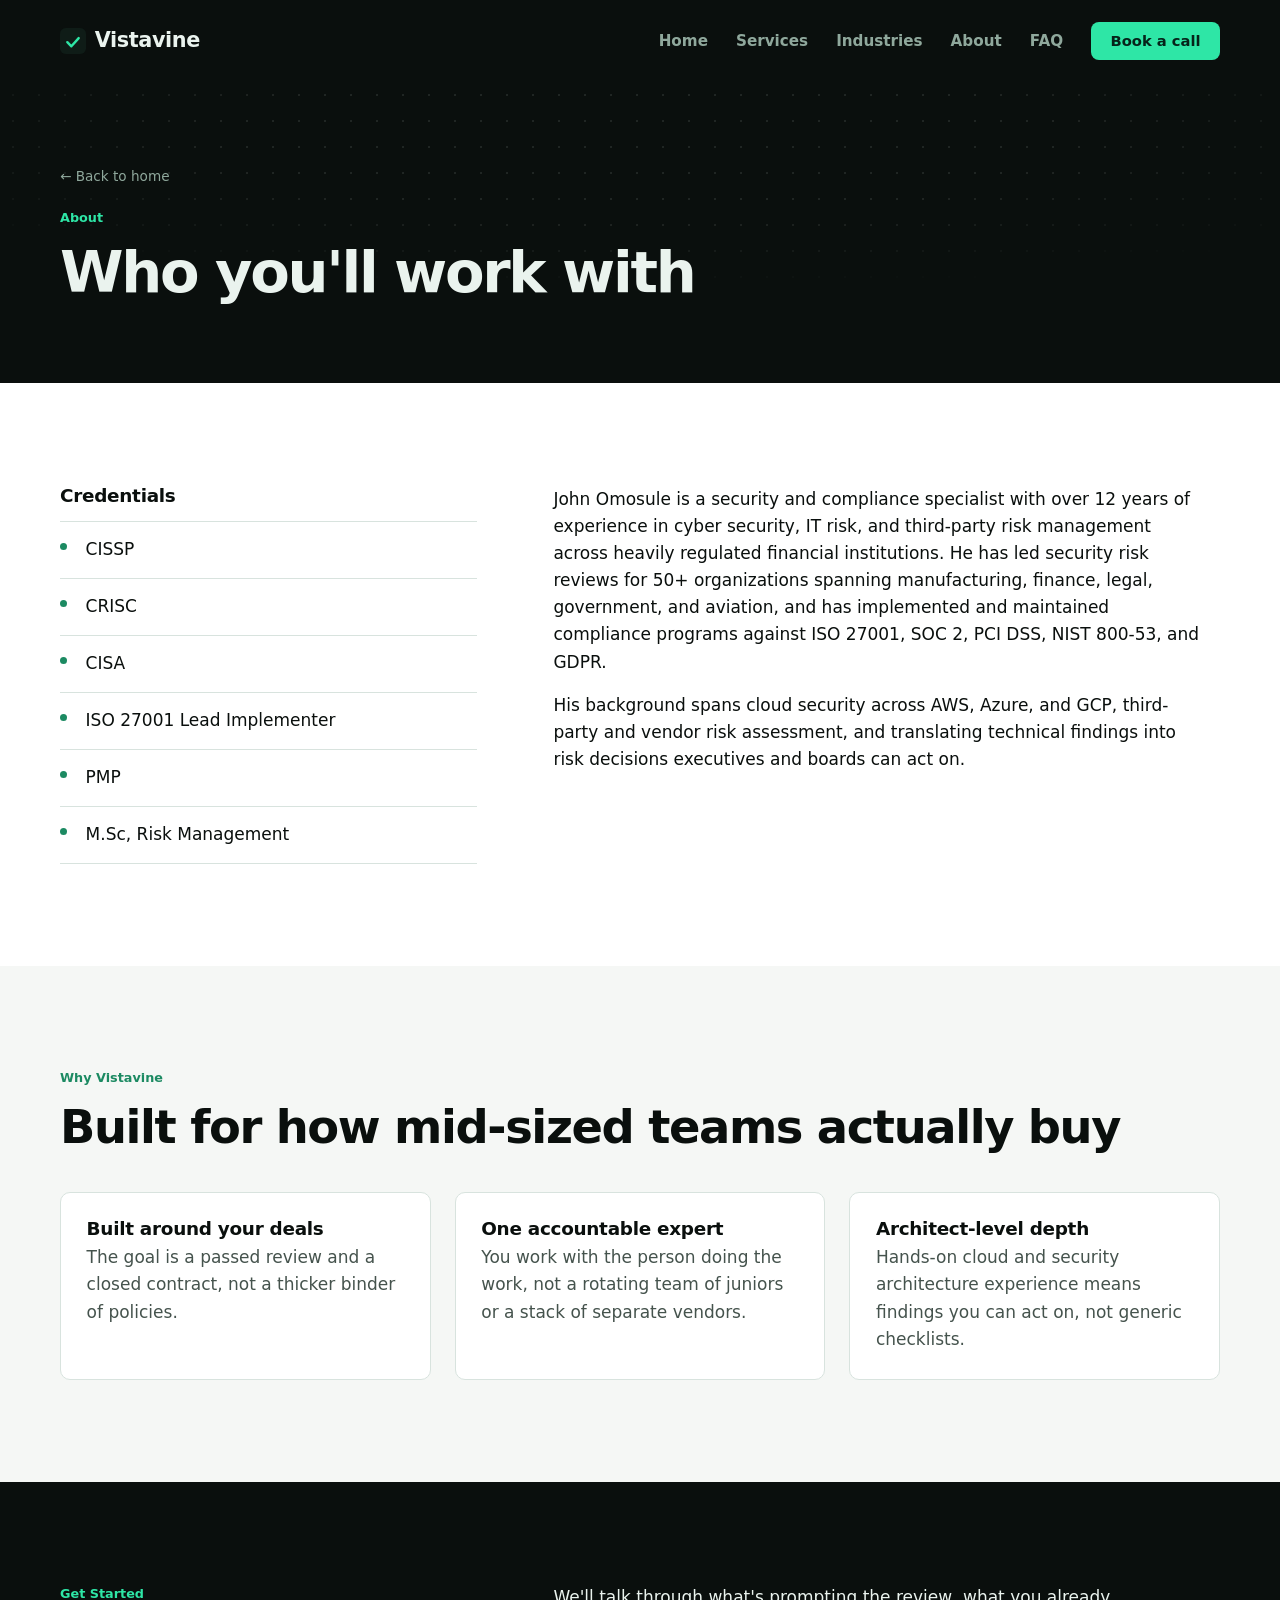
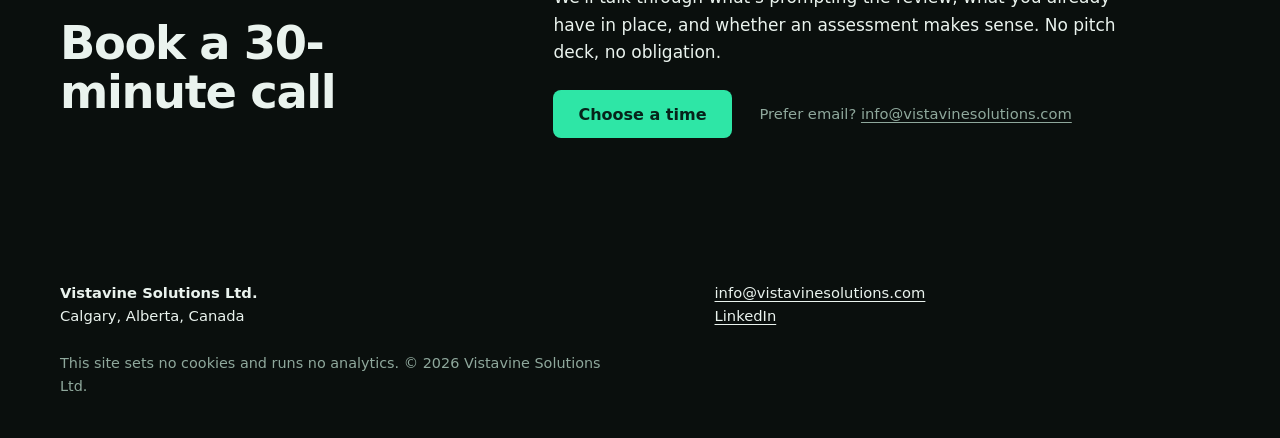
==== about.html @ 81c77b97 "Add website files" ====
<!DOCTYPE html>
<html lang="en">
<head>
<meta charset="utf-8">
<meta name="viewport" content="width=device-width, initial-scale=1">
<title>About | Vistavine Security &amp; Compliance Advisory</title>
<meta name="description" content="John Omosule is a security and compliance specialist with 12+ years across regulated financial institutions, holding CISSP, CRISC, CISA, and ISO 27001 Lead Implementer credentials.">
<meta name="theme-color" content="#0A0F0D">
<meta property="og:type" content="website">
<meta property="og:title" content="About | Vistavine Security &amp; Compliance Advisory">
<meta property="og:description" content="John Omosule is a security and compliance specialist with 12+ years across regulated financial institutions, holding CISSP, CRISC, CISA, and ISO 27001 Lead Implementer credentials.">
<link rel="icon" href="data:image/svg+xml,%3Csvg xmlns='http://www.w3.org/2000/svg' viewBox='0 0 32 32'%3E%3Crect width='32' height='32' rx='7' fill='%230A0F0D'/%3E%3Cpath d='M9 17.5l5 5 9-10' fill='none' stroke='%232EE6A6' stroke-width='3' stroke-linecap='round' stroke-linejoin='round'/%3E%3C/svg%3E">
<style>
:root{
  color-scheme: light;
  --ink:#0A0F0D;
  --paper:#F5F7F5;
  --paper2:#FFFFFF;
  --dark:#0A0F0D;
  --dark2:#0F1C17;
  --dark3:#15241F;
  --on-dark:#EAF3EE;
  --on-dark-muted:#8FA89C;
  --text2:#45534D;
  --line:#D8E3DE;
  --line-dark:rgba(234,243,238,.14);
  --mint:#2EE6A6;
  --mint-ink:#06231A;
  --gold:#E2A72E;
  --sans:-apple-system,"SF Pro Display",system-ui,"Segoe UI",Roboto,"Helvetica Neue",Arial,sans-serif;
  --radius:10px;
}
*,*::before,*::after{box-sizing:border-box}
html{scroll-padding-top:1rem}
@media (prefers-reduced-motion:no-preference){html{scroll-behavior:smooth}}
body{margin:0;background:var(--paper);color:var(--ink);font:1.0625rem/1.6 var(--sans);-webkit-font-smoothing:antialiased}
h1,h2,h3{font-family:var(--sans);font-weight:800;letter-spacing:-.03em;margin:0;line-height:1.05}
h1{font-size:clamp(2.6rem,1.5rem + 5vw,5rem);letter-spacing:-.04em}
h2{font-size:clamp(1.9rem,1.4rem + 2vw,2.9rem);margin-bottom:1rem}
h3{font-size:1.15rem;font-weight:750;margin:0 0 .4rem;letter-spacing:-.015em}
p{margin:0 0 1rem;max-width:60ch}
a{color:inherit;text-underline-offset:.2em}
:focus-visible{outline:3px solid var(--gold);outline-offset:3px;border-radius:2px}
.on-dark :focus-visible{outline-color:var(--mint)}
.wrap{width:min(1160px,100% - 2.5rem);margin-inline:auto}
.section{padding-block:clamp(4rem,8vw,7.5rem)}
.muted{color:var(--text2)}
.eyebrow{font-size:.8rem;font-weight:700;color:var(--mint);margin:0 0 .9rem}
.on-dark .eyebrow{color:var(--mint)}
.paper .eyebrow, .light .eyebrow{color:#1C8A62}
.todo{background:#FFF1C2;color:var(--ink);outline:1px dashed #B58400;padding:0 .25em;border-radius:2px}

.skip{position:absolute;left:-999px;top:0;background:var(--ink);color:var(--on-dark);padding:.75rem 1rem;z-index:10}
.skip:focus{left:0}

/* Buttons */
.btn{display:inline-flex;align-items:center;gap:.5rem;padding:.85rem 1.5rem;border-radius:8px;font-weight:700;font-size:1rem;text-decoration:none;border:1.5px solid transparent;line-height:1.2}
.btn-mint{background:var(--mint);color:var(--mint-ink)}
.btn-mint:hover{background:#4DF0B8}
.btn-outline-dark{border-color:rgba(234,243,238,.35);color:var(--on-dark)}
.btn-outline-dark:hover{border-color:var(--mint);color:var(--mint)}
.btn-outline-light{border-color:var(--ink);color:var(--ink)}
.btn-outline-light:hover{background:var(--ink);color:var(--on-dark)}

/* Dark / light surface base */
.on-dark{background:var(--dark);color:var(--on-dark)}
.on-dark .muted{color:var(--on-dark-muted)}
.light{background:var(--paper)}
.paper2bg{background:var(--paper2)}

/* Dot grid backdrop */
.dotgrid{position:absolute;inset:0;background-image:radial-gradient(rgba(234,243,238,.1) 1px, transparent 1px);background-size:26px 26px;mask-image:radial-gradient(ellipse 80% 60% at 50% 20%, #000 40%, transparent 85%);pointer-events:none}

/* Header */
.site-header{position:relative;z-index:5;padding-block:1.35rem;background:var(--dark)}
.site-header .wrap{display:flex;align-items:center;justify-content:space-between;gap:1.5rem}
.brand{display:flex;align-items:center;gap:.55rem;text-decoration:none;font-weight:800;font-size:1.3rem;letter-spacing:-.02em;color:var(--on-dark)}
.brand svg{width:26px;height:26px;flex:none}
.nav{display:flex;align-items:center;gap:1.75rem;font-size:.95rem}
.nav a:not(.btn){text-decoration:none;color:var(--on-dark-muted);font-weight:600}
.nav a:not(.btn):hover{color:var(--on-dark)}
.nav .btn{padding:.6rem 1.15rem;font-size:.92rem}

/* Hero */
.hero{position:relative;overflow:hidden;padding-top:clamp(2rem,5vw,3.5rem);padding-bottom:clamp(3rem,7vw,5rem)}
.hero-grid{position:relative;z-index:2;display:grid;grid-template-columns:1.1fr 1fr;gap:clamp(2rem,5vw,4rem);align-items:center}
.lede{font-size:clamp(1.1rem,1rem + .4vw,1.3rem);color:var(--on-dark-muted);max-width:50ch;margin:1.5rem 0 0}
.actions{display:flex;flex-wrap:wrap;gap:1rem;margin-top:2.25rem}

/* Scorecard product-moment visual */
.scorecard{position:relative;background:var(--dark2);border:1px solid var(--line-dark);border-radius:16px;padding:1.5rem;box-shadow:0 30px 80px -30px rgba(0,0,0,.6)}
.scorecard-head{display:flex;align-items:center;justify-content:space-between;margin-bottom:1.1rem}
.scorecard-head b{font-size:.95rem;color:var(--on-dark)}
.scorecard-score{display:flex;align-items:baseline;gap:.35rem;font-weight:800;color:var(--mint);font-size:1.1rem}
.scorecard-score small{color:var(--on-dark-muted);font-weight:600;font-size:.72rem}
.score-row{display:flex;align-items:center;gap:.75rem;padding:.65rem 0;border-top:1px solid var(--line-dark)}
.score-row:first-of-type{border-top:none}
.score-row .dot{width:8px;height:8px;border-radius:50%;flex:none}
.score-row .dot.pass{background:var(--mint)}
.score-row .dot.partial{background:var(--gold)}
.score-row .dot.gap{background:#E2654A}
.score-row span{font-size:.88rem;color:var(--on-dark);flex:1}
.pill{font-size:.72rem;font-weight:700;padding:.2rem .55rem;border-radius:99px;white-space:nowrap}
.pill.pass{background:rgba(46,230,166,.14);color:var(--mint)}
.pill.partial{background:rgba(226,167,46,.16);color:var(--gold)}
.pill.gap{background:rgba(226,101,74,.16);color:#F0907A}

/* Trust / frameworks strip */
.trust-strip{border-top:1px solid var(--line-dark);margin-top:clamp(2.5rem,5vw,4rem);padding-top:1.75rem;position:relative;z-index:2}
.trust-strip p{font-size:.82rem;color:var(--on-dark-muted);margin:0 0 .9rem;font-weight:600}
.badges{display:flex;flex-wrap:wrap;gap:.6rem}
.badge{font-size:.82rem;font-weight:700;color:var(--on-dark-muted);border:1px solid var(--line-dark);border-radius:8px;padding:.5rem .85rem}

/* Triggers (dark continuation) */
.triggers-grid{display:grid;grid-template-columns:.9fr 1.3fr;gap:clamp(2rem,6vw,5rem);align-items:start}
.triggers{list-style:none;margin:0;padding:0}
.triggers li{display:grid;grid-template-columns:1.6rem 1fr;gap:1rem;padding:1.3rem 0;border-top:1px solid var(--line-dark);font-size:clamp(1.1rem,1rem + .4vw,1.3rem);line-height:1.4;font-weight:600}
.triggers li:last-child{border-bottom:1px solid var(--line-dark)}
.triggers .mark{color:var(--mint);font-weight:800}
.after-triggers{margin-top:2rem;max-width:56ch;color:var(--on-dark-muted)}

/* Assessment (light) */
.assessment-grid{display:grid;grid-template-columns:1.05fr 1fr;gap:clamp(2rem,6vw,5rem);margin-top:2.5rem}
.rule{list-style:none;margin:0;padding:0}
.rule li{padding:.9rem 0;border-top:1px solid var(--line);padding-left:1.6rem;position:relative}
.rule li::before{content:"";position:absolute;left:0;top:1.35rem;width:7px;height:7px;border-radius:50%;background:#1C8A62}
.rule li:last-child{border-bottom:1px solid var(--line)}
.weeks{list-style:none;margin:0;padding:0}
.weeks li{display:grid;grid-template-columns:5.5rem 1fr;gap:1rem;padding:1rem 0;border-top:1px solid var(--line)}
.weeks li:last-child{border-bottom:1px solid var(--line)}
.weeks b{color:#1C8A62;font-weight:800}
.notice{margin-top:3rem;padding:1.5rem 1.75rem;background:var(--paper2);border:1px solid var(--line);border-left:4px solid var(--ink);border-radius:0 var(--radius) var(--radius) 0}
.notice p:last-child{margin-bottom:0}
.fee{display:flex;flex-wrap:wrap;align-items:center;gap:1.25rem 2rem;margin-top:2.5rem}
.fee p{margin:0;max-width:52ch}

/* Approach path (dark) */
.path{list-style:none;margin:3rem 0 0;padding:0;display:grid;grid-template-columns:repeat(3,1fr);gap:2rem}
.path li{position:relative;padding-top:2.4rem}
.path li::before{content:"";position:absolute;top:.6rem;left:0;right:-2rem;height:1px;background:var(--line-dark)}
.path li:last-child::before{display:none}
.path .num{position:absolute;top:0;left:0;width:1.9rem;height:1.9rem;border-radius:50%;background:var(--dark2);border:1px solid var(--line-dark);display:flex;align-items:center;justify-content:center;font-size:.8rem;font-weight:800;color:var(--mint)}
.path li:last-child .num{background:var(--mint);color:var(--mint-ink);border-color:var(--mint)}
.path p{color:var(--on-dark-muted);max-width:34ch}

/* Why (light cards) + Services (reuses .pillar) */
.pillars,.services-grid{display:grid;grid-template-columns:repeat(3,1fr);gap:1.5rem;margin-top:2.5rem}
.pillar{background:var(--paper2);border:1px solid var(--line);border-radius:var(--radius);padding:1.6rem}
.pillar p{color:var(--text2);margin:0}

/* Industries (dark cards) */
.industry-grid{display:grid;grid-template-columns:repeat(auto-fit,minmax(220px,1fr));gap:1.25rem;margin-top:2.5rem}
.industry-card{background:var(--dark2);border:1px solid var(--line-dark);border-radius:var(--radius);padding:1.5rem}
.industry-card h3{color:var(--on-dark)}
.industry-card p{color:var(--on-dark-muted);margin:0}

/* About */
.split{display:grid;grid-template-columns:1fr 1.6fr;gap:clamp(2rem,6vw,5rem);align-items:start}

/* FAQ */
.faq{margin-top:2rem;max-width:840px}
.faq details{border-top:1px solid var(--line)}
.faq details:last-child{border-bottom:1px solid var(--line)}
.faq summary{list-style:none;cursor:pointer;padding:1.2rem 2.5rem 1.2rem 0;font-weight:700;position:relative}
.faq summary::-webkit-details-marker{display:none}
.faq summary::after{content:"+";position:absolute;right:.25rem;top:1rem;font-size:1.6rem;line-height:1;color:#1C8A62;font-weight:400}
.faq details[open] summary::after{content:"\2212"}
.faq details p{margin:0 0 1.25rem;max-width:62ch;color:var(--text2)}

/* CTA bookend (dark) */
.cta-actions{display:flex;flex-wrap:wrap;align-items:center;gap:1rem 1.75rem;margin-top:1.5rem}
.cta p{max-width:52ch}

/* Footer */
.site-footer{padding-block:2.5rem}
.footer-grid{display:grid;grid-template-columns:1.2fr 1fr;gap:1.5rem 3rem}
.footer-grid .wide{grid-column:1/-1;color:var(--on-dark-muted);font-size:.9rem}
.fine{font-size:.92rem;margin:0}

@media (max-width:900px){
  .hero-grid,.triggers-grid,.assessment-grid,.split{grid-template-columns:1fr}
  .pillars,.services-grid{grid-template-columns:1fr}
  .footer-grid{grid-template-columns:1fr}
  .nav a:not(.btn){display:none}
  .path{grid-template-columns:1fr;margin-left:.25rem}
  .path li{padding:0 0 0 2.5rem}
  .path li::before{top:.3rem;bottom:-2rem;left:.9rem;right:auto;width:1px;height:auto}
  .path .num{top:0;left:0}
  .weeks li{grid-template-columns:4.75rem 1fr}
}

/* Secondary page hero (inner pages) */
.page-hero{position:relative;overflow:hidden;padding-block:clamp(3rem,7vw,5rem)}
.page-hero .wrap{position:relative;z-index:2}
.page-hero h1{font-size:clamp(2.2rem,1.6rem + 3vw,3.6rem)}
.page-hero .lede{margin-top:1rem}
.crumb{font-size:.85rem;color:var(--on-dark-muted);text-decoration:none;display:inline-flex;align-items:center;gap:.4rem;margin-bottom:1.25rem}
.crumb:hover{color:var(--mint)}

/* Service detail cards (services.html) */
.service-detail{display:grid;gap:1.5rem;margin-top:2.5rem}
.service-card{background:var(--paper2);border:1px solid var(--line);border-radius:var(--radius);padding:1.75rem clamp(1.5rem,4vw,2.25rem);display:grid;grid-template-columns:1fr 1.4fr;gap:1.5rem clamp(1.5rem,4vw,3rem);align-items:start}
.service-card .tag{display:inline-block;font-size:.78rem;font-weight:700;color:#1C8A62;background:#E6F6EF;border-radius:99px;padding:.25rem .7rem;margin-bottom:.6rem}
.service-card ul{list-style:none;margin:.75rem 0 0;padding:0}
.service-card ul li{padding:.5rem 0 .5rem 1.4rem;position:relative;border-top:1px solid var(--line);font-size:.95rem;color:var(--text2)}
.service-card ul li:first-child{border-top:none}
.service-card ul li::before{content:"";position:absolute;left:0;top:1.05rem;width:6px;height:6px;border-radius:50%;background:#1C8A62}

/* Industry detail cards (industries.html) */
.industry-detail{display:grid;grid-template-columns:repeat(auto-fit,minmax(260px,1fr));gap:1.5rem;margin-top:2.5rem}

@media (max-width:760px){
  .service-card{grid-template-columns:1fr}
}

</style>
</head>
<body>
<a class="skip" href="#main">Skip to content</a>
<header class="site-header">
  <div class="wrap">
    <a class="brand" href="index.html" aria-label="Vistavine home">
      <svg viewBox="0 0 32 32" aria-hidden="true"><rect width="32" height="32" rx="7" fill="#0F1C17"/><path d="M9 17.5l5 5 9-10" fill="none" stroke="#2EE6A6" stroke-width="3" stroke-linecap="round" stroke-linejoin="round"/></svg>
      Vistavine
    </a>
    <nav class="nav" aria-label="Primary">
      <a href="index.html">Home</a>
      <a href="services.html">Services</a>
      <a href="industries.html">Industries</a>
      <a href="about.html" aria-current="page">About</a>
      <a href="faq.html">FAQ</a>
      <a class="btn btn-mint" href="https://calendly.com/omosulejohn/30min">Book a call</a>
    </nav>
  </div>
</header>
<main id="main">

  <section class="page-hero on-dark" aria-labelledby="about-h">
    <div class="dotgrid" aria-hidden="true"></div>
    <div class="wrap">
      <a class="crumb" href="index.html">&larr; Back to home</a>
      <p class="eyebrow">About</p>
      <h1 id="about-h">Who you'll work with</h1>
    </div>
  </section>

  <section class="section paper2bg" aria-label="Bio">
    <div class="wrap">
      <div class="split">
        <div>
          <h3 style="margin-bottom:1rem">Credentials</h3>
          <ul class="rule">
            <li>CISSP</li>
            <li>CRISC</li>
            <li>CISA</li>
            <li>ISO 27001 Lead Implementer</li>
            <li>PMP</li>
            <li>M.Sc, Risk Management</li>
          </ul>
        </div>
        <div>
          <p>John Omosule is a security and compliance specialist with over 12 years of experience in cyber security, IT risk, and third-party risk management across heavily regulated financial institutions. He has led security risk reviews for 50+ organizations spanning manufacturing, finance, legal, government, and aviation, and has implemented and maintained compliance programs against ISO 27001, SOC 2, PCI DSS, NIST 800-53, and GDPR.</p>
          <p>His background spans cloud security across AWS, Azure, and GCP, third-party and vendor risk assessment, and translating technical findings into risk decisions executives and boards can act on.</p>
        </div>
      </div>
    </div>
  </section>

  <section class="section light" aria-labelledby="why-h">
    <div class="wrap">
      <p class="eyebrow">Why Vistavine</p>
      <h2 id="why-h">Built for how mid-sized teams actually buy</h2>
      <div class="pillars">
        <div class="pillar">
          <h3>Built around your deals</h3>
          <p>The goal is a passed review and a closed contract, not a thicker binder of policies.</p>
        </div>
        <div class="pillar">
          <h3>One accountable expert</h3>
          <p>You work with the person doing the work, not a rotating team of juniors or a stack of separate vendors.</p>
        </div>
        <div class="pillar">
          <h3>Architect-level depth</h3>
          <p>Hands-on cloud and security architecture experience means findings you can act on, not generic checklists.</p>
        </div>
      </div>
    </div>
  </section>

  <section class="section on-dark cta" id="book" aria-labelledby="book-h">
    <div class="wrap split">
      <div>
        <p class="eyebrow">Get Started</p>
        <h2 id="book-h">Book a 30-minute call</h2>
      </div>
      <div>
        <p>We'll talk through what's prompting the review, what you already have in place, and whether an assessment makes sense. No pitch deck, no obligation.</p>
        <div class="cta-actions">
          <a class="btn btn-mint" href="https://calendly.com/omosulejohn/30min">Choose a time</a>
          <p class="fine muted">Prefer email? <a href="mailto:info@vistavinesolutions.com">info@vistavinesolutions.com</a></p>
        </div>
      </div>
    </div>
  </section>
</main>
<div style="background:var(--dark)">
<footer class="site-footer on-dark">
  <div class="wrap footer-grid">
    <p class="fine"><strong>Vistavine Solutions Ltd.</strong><br>Calgary, Alberta, Canada</p>
    <p class="fine"><a href="mailto:info@vistavinesolutions.com">info@vistavinesolutions.com</a><br><a href="https://www.linkedin.com/in/john-omosule/" rel="noopener noreferrer">LinkedIn</a></p>
    <p class="fine wide">This site sets no cookies and runs no analytics. &copy; 2026 Vistavine Solutions Ltd.</p>
  </div>
</footer>
</div>
</body>
</html>
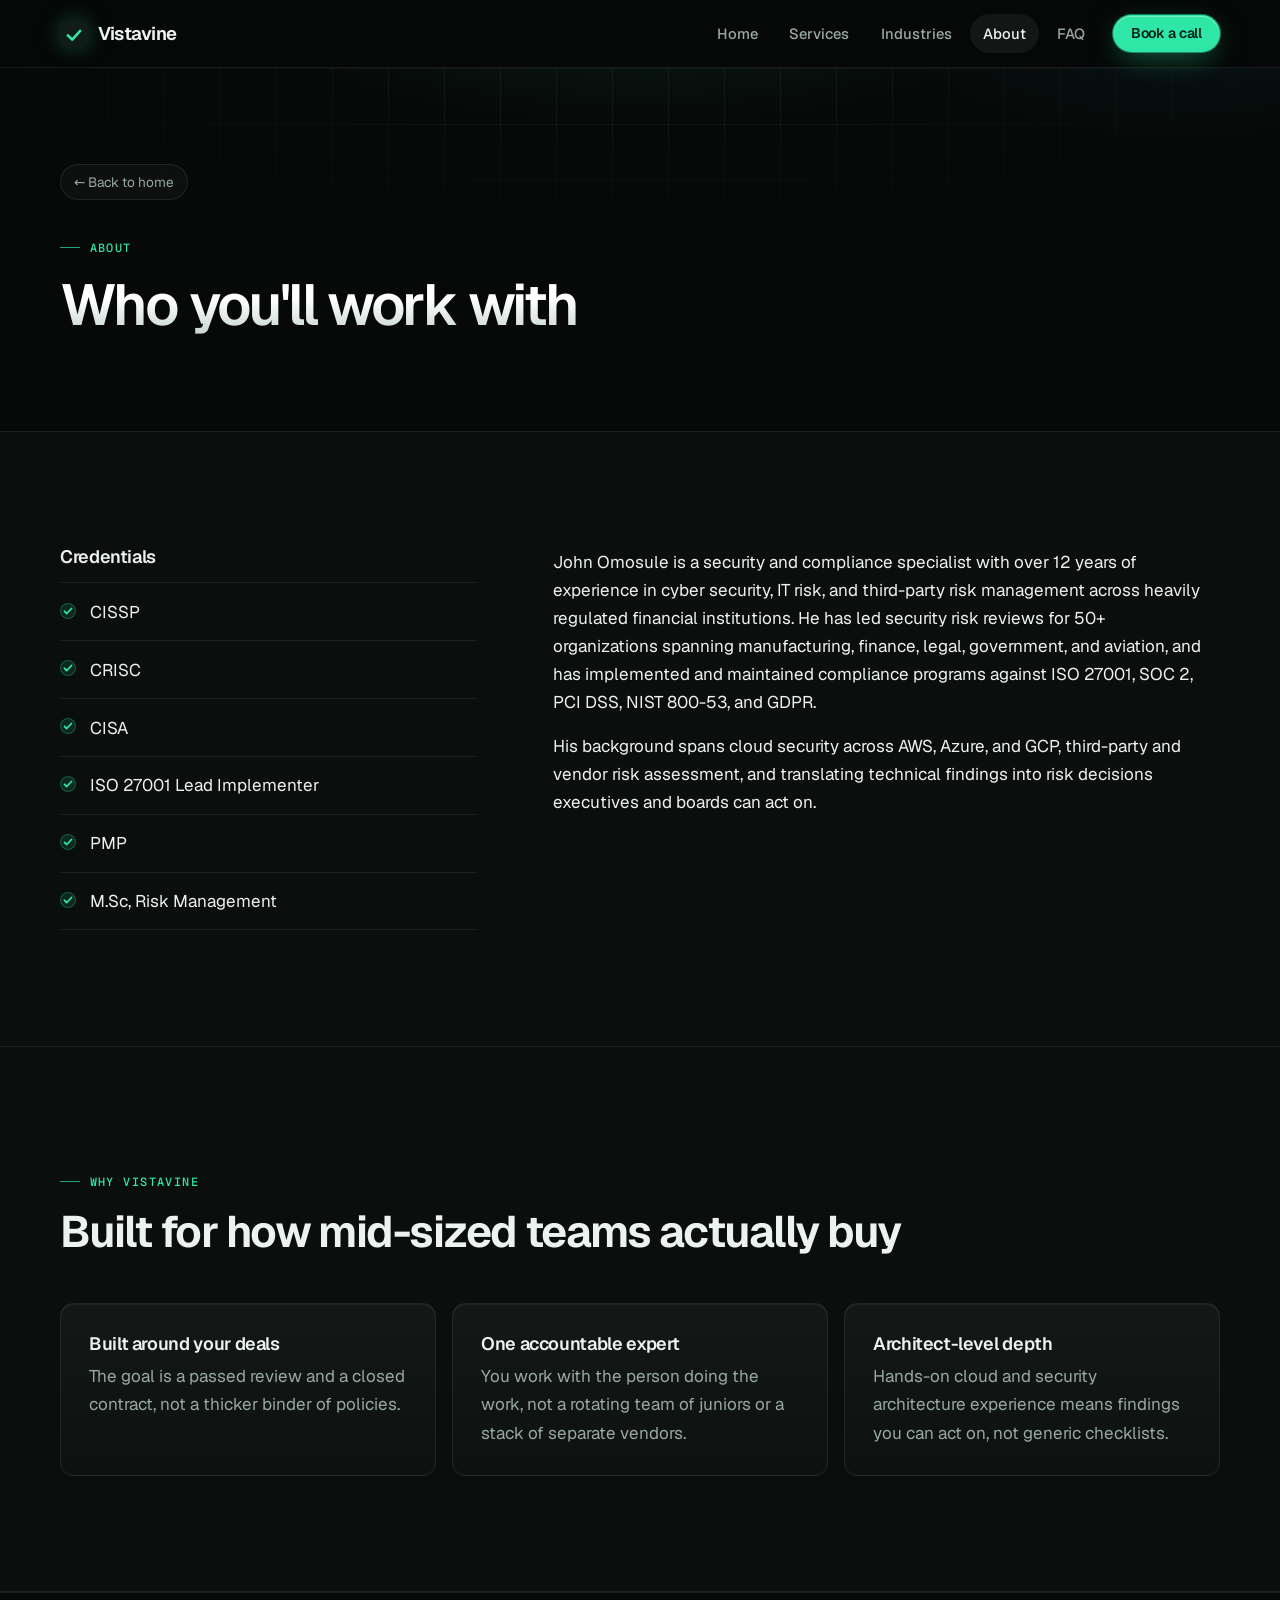
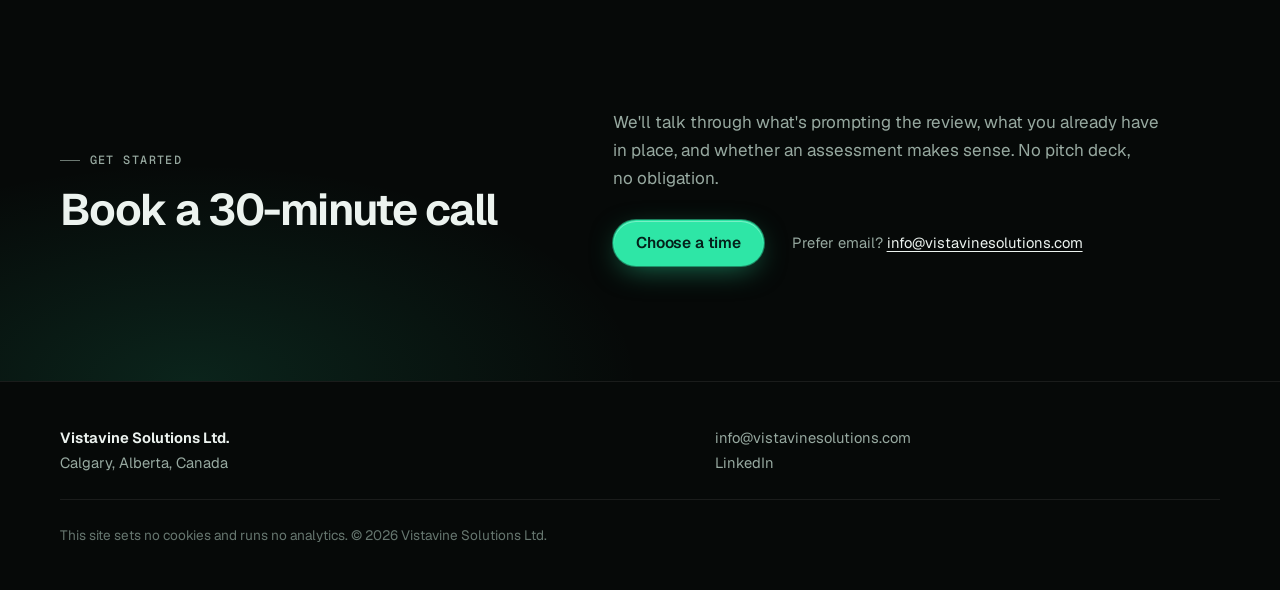
==== commit b50db8b2: "Restyle site: refined dark theme with self-hosted Geist fonts - Rewrite styles.css: all-dark palette" ====
--- a/about.html
+++ b/about.html
@@ -5,230 +5,41 @@
 <meta name="viewport" content="width=device-width, initial-scale=1">
 <title>About | Vistavine Security &amp; Compliance Advisory</title>
 <meta name="description" content="John Omosule is a security and compliance specialist with 12+ years across regulated financial institutions, holding CISSP, CRISC, CISA, and ISO 27001 Lead Implementer credentials.">
-<meta name="theme-color" content="#0A0F0D">
+<link rel="canonical" href="https://vistavinesolutions.com/about">
+<meta name="theme-color" content="#060908">
 <meta property="og:type" content="website">
+<meta property="og:url" content="https://vistavinesolutions.com/about">
 <meta property="og:title" content="About | Vistavine Security &amp; Compliance Advisory">
 <meta property="og:description" content="John Omosule is a security and compliance specialist with 12+ years across regulated financial institutions, holding CISSP, CRISC, CISA, and ISO 27001 Lead Implementer credentials.">
+<meta property="og:image" content="https://vistavinesolutions.com/og-image.png">
+<meta property="og:image:width" content="1200">
+<meta property="og:image:height" content="630">
+<meta name="twitter:card" content="summary_large_image">
+<meta name="twitter:title" content="About | Vistavine Security &amp; Compliance Advisory">
+<meta name="twitter:description" content="John Omosule is a security and compliance specialist with 12+ years across regulated financial institutions, holding CISSP, CRISC, CISA, and ISO 27001 Lead Implementer credentials.">
+<meta name="twitter:image" content="https://vistavinesolutions.com/og-image.png">
 <link rel="icon" href="data:image/svg+xml,%3Csvg xmlns='http://www.w3.org/2000/svg' viewBox='0 0 32 32'%3E%3Crect width='32' height='32' rx='7' fill='%230A0F0D'/%3E%3Cpath d='M9 17.5l5 5 9-10' fill='none' stroke='%232EE6A6' stroke-width='3' stroke-linecap='round' stroke-linejoin='round'/%3E%3C/svg%3E">
-<style>
-:root{
-  color-scheme: light;
-  --ink:#0A0F0D;
-  --paper:#F5F7F5;
-  --paper2:#FFFFFF;
-  --dark:#0A0F0D;
-  --dark2:#0F1C17;
-  --dark3:#15241F;
-  --on-dark:#EAF3EE;
-  --on-dark-muted:#8FA89C;
-  --text2:#45534D;
-  --line:#D8E3DE;
-  --line-dark:rgba(234,243,238,.14);
-  --mint:#2EE6A6;
-  --mint-ink:#06231A;
-  --gold:#E2A72E;
-  --sans:-apple-system,"SF Pro Display",system-ui,"Segoe UI",Roboto,"Helvetica Neue",Arial,sans-serif;
-  --radius:10px;
-}
-*,*::before,*::after{box-sizing:border-box}
-html{scroll-padding-top:1rem}
-@media (prefers-reduced-motion:no-preference){html{scroll-behavior:smooth}}
-body{margin:0;background:var(--paper);color:var(--ink);font:1.0625rem/1.6 var(--sans);-webkit-font-smoothing:antialiased}
-h1,h2,h3{font-family:var(--sans);font-weight:800;letter-spacing:-.03em;margin:0;line-height:1.05}
-h1{font-size:clamp(2.6rem,1.5rem + 5vw,5rem);letter-spacing:-.04em}
-h2{font-size:clamp(1.9rem,1.4rem + 2vw,2.9rem);margin-bottom:1rem}
-h3{font-size:1.15rem;font-weight:750;margin:0 0 .4rem;letter-spacing:-.015em}
-p{margin:0 0 1rem;max-width:60ch}
-a{color:inherit;text-underline-offset:.2em}
-:focus-visible{outline:3px solid var(--gold);outline-offset:3px;border-radius:2px}
-.on-dark :focus-visible{outline-color:var(--mint)}
-.wrap{width:min(1160px,100% - 2.5rem);margin-inline:auto}
-.section{padding-block:clamp(4rem,8vw,7.5rem)}
-.muted{color:var(--text2)}
-.eyebrow{font-size:.8rem;font-weight:700;color:var(--mint);margin:0 0 .9rem}
-.on-dark .eyebrow{color:var(--mint)}
-.paper .eyebrow, .light .eyebrow{color:#1C8A62}
-.todo{background:#FFF1C2;color:var(--ink);outline:1px dashed #B58400;padding:0 .25em;border-radius:2px}
-
-.skip{position:absolute;left:-999px;top:0;background:var(--ink);color:var(--on-dark);padding:.75rem 1rem;z-index:10}
-.skip:focus{left:0}
-
-/* Buttons */
-.btn{display:inline-flex;align-items:center;gap:.5rem;padding:.85rem 1.5rem;border-radius:8px;font-weight:700;font-size:1rem;text-decoration:none;border:1.5px solid transparent;line-height:1.2}
-.btn-mint{background:var(--mint);color:var(--mint-ink)}
-.btn-mint:hover{background:#4DF0B8}
-.btn-outline-dark{border-color:rgba(234,243,238,.35);color:var(--on-dark)}
-.btn-outline-dark:hover{border-color:var(--mint);color:var(--mint)}
-.btn-outline-light{border-color:var(--ink);color:var(--ink)}
-.btn-outline-light:hover{background:var(--ink);color:var(--on-dark)}
-
-/* Dark / light surface base */
-.on-dark{background:var(--dark);color:var(--on-dark)}
-.on-dark .muted{color:var(--on-dark-muted)}
-.light{background:var(--paper)}
-.paper2bg{background:var(--paper2)}
-
-/* Dot grid backdrop */
-.dotgrid{position:absolute;inset:0;background-image:radial-gradient(rgba(234,243,238,.1) 1px, transparent 1px);background-size:26px 26px;mask-image:radial-gradient(ellipse 80% 60% at 50% 20%, #000 40%, transparent 85%);pointer-events:none}
-
-/* Header */
-.site-header{position:relative;z-index:5;padding-block:1.35rem;background:var(--dark)}
-.site-header .wrap{display:flex;align-items:center;justify-content:space-between;gap:1.5rem}
-.brand{display:flex;align-items:center;gap:.55rem;text-decoration:none;font-weight:800;font-size:1.3rem;letter-spacing:-.02em;color:var(--on-dark)}
-.brand svg{width:26px;height:26px;flex:none}
-.nav{display:flex;align-items:center;gap:1.75rem;font-size:.95rem}
-.nav a:not(.btn){text-decoration:none;color:var(--on-dark-muted);font-weight:600}
-.nav a:not(.btn):hover{color:var(--on-dark)}
-.nav .btn{padding:.6rem 1.15rem;font-size:.92rem}
-
-/* Hero */
-.hero{position:relative;overflow:hidden;padding-top:clamp(2rem,5vw,3.5rem);padding-bottom:clamp(3rem,7vw,5rem)}
-.hero-grid{position:relative;z-index:2;display:grid;grid-template-columns:1.1fr 1fr;gap:clamp(2rem,5vw,4rem);align-items:center}
-.lede{font-size:clamp(1.1rem,1rem + .4vw,1.3rem);color:var(--on-dark-muted);max-width:50ch;margin:1.5rem 0 0}
-.actions{display:flex;flex-wrap:wrap;gap:1rem;margin-top:2.25rem}
-
-/* Scorecard product-moment visual */
-.scorecard{position:relative;background:var(--dark2);border:1px solid var(--line-dark);border-radius:16px;padding:1.5rem;box-shadow:0 30px 80px -30px rgba(0,0,0,.6)}
-.scorecard-head{display:flex;align-items:center;justify-content:space-between;margin-bottom:1.1rem}
-.scorecard-head b{font-size:.95rem;color:var(--on-dark)}
-.scorecard-score{display:flex;align-items:baseline;gap:.35rem;font-weight:800;color:var(--mint);font-size:1.1rem}
-.scorecard-score small{color:var(--on-dark-muted);font-weight:600;font-size:.72rem}
-.score-row{display:flex;align-items:center;gap:.75rem;padding:.65rem 0;border-top:1px solid var(--line-dark)}
-.score-row:first-of-type{border-top:none}
-.score-row .dot{width:8px;height:8px;border-radius:50%;flex:none}
-.score-row .dot.pass{background:var(--mint)}
-.score-row .dot.partial{background:var(--gold)}
-.score-row .dot.gap{background:#E2654A}
-.score-row span{font-size:.88rem;color:var(--on-dark);flex:1}
-.pill{font-size:.72rem;font-weight:700;padding:.2rem .55rem;border-radius:99px;white-space:nowrap}
-.pill.pass{background:rgba(46,230,166,.14);color:var(--mint)}
-.pill.partial{background:rgba(226,167,46,.16);color:var(--gold)}
-.pill.gap{background:rgba(226,101,74,.16);color:#F0907A}
-
-/* Trust / frameworks strip */
-.trust-strip{border-top:1px solid var(--line-dark);margin-top:clamp(2.5rem,5vw,4rem);padding-top:1.75rem;position:relative;z-index:2}
-.trust-strip p{font-size:.82rem;color:var(--on-dark-muted);margin:0 0 .9rem;font-weight:600}
-.badges{display:flex;flex-wrap:wrap;gap:.6rem}
-.badge{font-size:.82rem;font-weight:700;color:var(--on-dark-muted);border:1px solid var(--line-dark);border-radius:8px;padding:.5rem .85rem}
-
-/* Triggers (dark continuation) */
-.triggers-grid{display:grid;grid-template-columns:.9fr 1.3fr;gap:clamp(2rem,6vw,5rem);align-items:start}
-.triggers{list-style:none;margin:0;padding:0}
-.triggers li{display:grid;grid-template-columns:1.6rem 1fr;gap:1rem;padding:1.3rem 0;border-top:1px solid var(--line-dark);font-size:clamp(1.1rem,1rem + .4vw,1.3rem);line-height:1.4;font-weight:600}
-.triggers li:last-child{border-bottom:1px solid var(--line-dark)}
-.triggers .mark{color:var(--mint);font-weight:800}
-.after-triggers{margin-top:2rem;max-width:56ch;color:var(--on-dark-muted)}
-
-/* Assessment (light) */
-.assessment-grid{display:grid;grid-template-columns:1.05fr 1fr;gap:clamp(2rem,6vw,5rem);margin-top:2.5rem}
-.rule{list-style:none;margin:0;padding:0}
-.rule li{padding:.9rem 0;border-top:1px solid var(--line);padding-left:1.6rem;position:relative}
-.rule li::before{content:"";position:absolute;left:0;top:1.35rem;width:7px;height:7px;border-radius:50%;background:#1C8A62}
-.rule li:last-child{border-bottom:1px solid var(--line)}
-.weeks{list-style:none;margin:0;padding:0}
-.weeks li{display:grid;grid-template-columns:5.5rem 1fr;gap:1rem;padding:1rem 0;border-top:1px solid var(--line)}
-.weeks li:last-child{border-bottom:1px solid var(--line)}
-.weeks b{color:#1C8A62;font-weight:800}
-.notice{margin-top:3rem;padding:1.5rem 1.75rem;background:var(--paper2);border:1px solid var(--line);border-left:4px solid var(--ink);border-radius:0 var(--radius) var(--radius) 0}
-.notice p:last-child{margin-bottom:0}
-.fee{display:flex;flex-wrap:wrap;align-items:center;gap:1.25rem 2rem;margin-top:2.5rem}
-.fee p{margin:0;max-width:52ch}
-
-/* Approach path (dark) */
-.path{list-style:none;margin:3rem 0 0;padding:0;display:grid;grid-template-columns:repeat(3,1fr);gap:2rem}
-.path li{position:relative;padding-top:2.4rem}
-.path li::before{content:"";position:absolute;top:.6rem;left:0;right:-2rem;height:1px;background:var(--line-dark)}
-.path li:last-child::before{display:none}
-.path .num{position:absolute;top:0;left:0;width:1.9rem;height:1.9rem;border-radius:50%;background:var(--dark2);border:1px solid var(--line-dark);display:flex;align-items:center;justify-content:center;font-size:.8rem;font-weight:800;color:var(--mint)}
-.path li:last-child .num{background:var(--mint);color:var(--mint-ink);border-color:var(--mint)}
-.path p{color:var(--on-dark-muted);max-width:34ch}
-
-/* Why (light cards) + Services (reuses .pillar) */
-.pillars,.services-grid{display:grid;grid-template-columns:repeat(3,1fr);gap:1.5rem;margin-top:2.5rem}
-.pillar{background:var(--paper2);border:1px solid var(--line);border-radius:var(--radius);padding:1.6rem}
-.pillar p{color:var(--text2);margin:0}
-
-/* Industries (dark cards) */
-.industry-grid{display:grid;grid-template-columns:repeat(auto-fit,minmax(220px,1fr));gap:1.25rem;margin-top:2.5rem}
-.industry-card{background:var(--dark2);border:1px solid var(--line-dark);border-radius:var(--radius);padding:1.5rem}
-.industry-card h3{color:var(--on-dark)}
-.industry-card p{color:var(--on-dark-muted);margin:0}
-
-/* About */
-.split{display:grid;grid-template-columns:1fr 1.6fr;gap:clamp(2rem,6vw,5rem);align-items:start}
-
-/* FAQ */
-.faq{margin-top:2rem;max-width:840px}
-.faq details{border-top:1px solid var(--line)}
-.faq details:last-child{border-bottom:1px solid var(--line)}
-.faq summary{list-style:none;cursor:pointer;padding:1.2rem 2.5rem 1.2rem 0;font-weight:700;position:relative}
-.faq summary::-webkit-details-marker{display:none}
-.faq summary::after{content:"+";position:absolute;right:.25rem;top:1rem;font-size:1.6rem;line-height:1;color:#1C8A62;font-weight:400}
-.faq details[open] summary::after{content:"\2212"}
-.faq details p{margin:0 0 1.25rem;max-width:62ch;color:var(--text2)}
-
-/* CTA bookend (dark) */
-.cta-actions{display:flex;flex-wrap:wrap;align-items:center;gap:1rem 1.75rem;margin-top:1.5rem}
-.cta p{max-width:52ch}
-
-/* Footer */
-.site-footer{padding-block:2.5rem}
-.footer-grid{display:grid;grid-template-columns:1.2fr 1fr;gap:1.5rem 3rem}
-.footer-grid .wide{grid-column:1/-1;color:var(--on-dark-muted);font-size:.9rem}
-.fine{font-size:.92rem;margin:0}
-
-@media (max-width:900px){
-  .hero-grid,.triggers-grid,.assessment-grid,.split{grid-template-columns:1fr}
-  .pillars,.services-grid{grid-template-columns:1fr}
-  .footer-grid{grid-template-columns:1fr}
-  .nav a:not(.btn){display:none}
-  .path{grid-template-columns:1fr;margin-left:.25rem}
-  .path li{padding:0 0 0 2.5rem}
-  .path li::before{top:.3rem;bottom:-2rem;left:.9rem;right:auto;width:1px;height:auto}
-  .path .num{top:0;left:0}
-  .weeks li{grid-template-columns:4.75rem 1fr}
-}
-
-/* Secondary page hero (inner pages) */
-.page-hero{position:relative;overflow:hidden;padding-block:clamp(3rem,7vw,5rem)}
-.page-hero .wrap{position:relative;z-index:2}
-.page-hero h1{font-size:clamp(2.2rem,1.6rem + 3vw,3.6rem)}
-.page-hero .lede{margin-top:1rem}
-.crumb{font-size:.85rem;color:var(--on-dark-muted);text-decoration:none;display:inline-flex;align-items:center;gap:.4rem;margin-bottom:1.25rem}
-.crumb:hover{color:var(--mint)}
-
-/* Service detail cards (services.html) */
-.service-detail{display:grid;gap:1.5rem;margin-top:2.5rem}
-.service-card{background:var(--paper2);border:1px solid var(--line);border-radius:var(--radius);padding:1.75rem clamp(1.5rem,4vw,2.25rem);display:grid;grid-template-columns:1fr 1.4fr;gap:1.5rem clamp(1.5rem,4vw,3rem);align-items:start}
-.service-card .tag{display:inline-block;font-size:.78rem;font-weight:700;color:#1C8A62;background:#E6F6EF;border-radius:99px;padding:.25rem .7rem;margin-bottom:.6rem}
-.service-card ul{list-style:none;margin:.75rem 0 0;padding:0}
-.service-card ul li{padding:.5rem 0 .5rem 1.4rem;position:relative;border-top:1px solid var(--line);font-size:.95rem;color:var(--text2)}
-.service-card ul li:first-child{border-top:none}
-.service-card ul li::before{content:"";position:absolute;left:0;top:1.05rem;width:6px;height:6px;border-radius:50%;background:#1C8A62}
-
-/* Industry detail cards (industries.html) */
-.industry-detail{display:grid;grid-template-columns:repeat(auto-fit,minmax(260px,1fr));gap:1.5rem;margin-top:2.5rem}
-
-@media (max-width:760px){
-  .service-card{grid-template-columns:1fr}
-}
-
-</style>
+<link rel="preload" href="/fonts/geist.woff2" as="font" type="font/woff2" crossorigin>
+<link rel="stylesheet" href="/styles.css?v=2">
 </head>
 <body>
 <a class="skip" href="#main">Skip to content</a>
 <header class="site-header">
   <div class="wrap">
-    <a class="brand" href="index.html" aria-label="Vistavine home">
+    <a class="brand" href="/" aria-label="Vistavine home">
       <svg viewBox="0 0 32 32" aria-hidden="true"><rect width="32" height="32" rx="7" fill="#0F1C17"/><path d="M9 17.5l5 5 9-10" fill="none" stroke="#2EE6A6" stroke-width="3" stroke-linecap="round" stroke-linejoin="round"/></svg>
       Vistavine
     </a>
+    <input type="checkbox" id="nav-toggle" class="nav-toggle-input">
+    <label for="nav-toggle" class="nav-toggle-btn" aria-label="Open menu">
+      <span></span><span></span><span></span>
+    </label>
     <nav class="nav" aria-label="Primary">
-      <a href="index.html">Home</a>
-      <a href="services.html">Services</a>
-      <a href="industries.html">Industries</a>
-      <a href="about.html" aria-current="page">About</a>
-      <a href="faq.html">FAQ</a>
+      <a href="/">Home</a>
+      <a href="/services">Services</a>
+      <a href="/industries">Industries</a>
+      <a href="/about" aria-current="page">About</a>
+      <a href="/faq">FAQ</a>
       <a class="btn btn-mint" href="https://calendly.com/omosulejohn/30min">Book a call</a>
     </nav>
   </div>
@@ -238,7 +49,7 @@
   <section class="page-hero on-dark" aria-labelledby="about-h">
     <div class="dotgrid" aria-hidden="true"></div>
     <div class="wrap">
-      <a class="crumb" href="index.html">&larr; Back to home</a>
+      <a class="crumb" href="/">&larr; Back to home</a>
       <p class="eyebrow">About</p>
       <h1 id="about-h">Who you'll work with</h1>
     </div>
@@ -248,7 +59,7 @@
     <div class="wrap">
       <div class="split">
         <div>
-          <h3 style="margin-bottom:1rem">Credentials</h3>
+          <h2 class="subhead" style="margin-bottom:1rem">Credentials</h2>
           <ul class="rule">
             <li>CISSP</li>
             <li>CRISC</li>
--- a/styles.css
+++ b/styles.css
@@ -0,0 +1,269 @@
+/* Fonts: Geist + Geist Mono (SIL OFL 1.1, see /fonts/OFL.txt), self-hosted */
+@font-face{font-family:"Geist";font-style:normal;font-display:swap;font-weight:100 900;src:url(/fonts/geist.woff2) format("woff2-variations");unicode-range:U+0000-00FF,U+0131,U+0152-0153,U+02BB-02BC,U+02C6,U+02DA,U+02DC,U+0304,U+0308,U+0329,U+2000-206F,U+20AC,U+2122,U+2191,U+2193,U+2212,U+2215,U+FEFF,U+FFFD}
+@font-face{font-family:"Geist Mono";font-style:normal;font-display:swap;font-weight:100 900;src:url(/fonts/geist-mono.woff2) format("woff2-variations");unicode-range:U+0000-00FF,U+0131,U+0152-0153,U+02BB-02BC,U+02C6,U+02DA,U+02DC,U+0304,U+0308,U+0329,U+2000-206F,U+20AC,U+2122,U+2191,U+2193,U+2212,U+2215,U+FEFF,U+FFFD}
+
+:root{
+  color-scheme: dark;
+  /* Surfaces */
+  --bg:#060908;
+  --bg-raised:#0A0F0D;
+  --surface:rgba(255,255,255,.03);
+  --surface-hi:rgba(255,255,255,.055);
+  --border:rgba(255,255,255,.08);
+  --border-hi:rgba(255,255,255,.16);
+  /* Text */
+  --text:#ECF3EF;
+  --text-muted:#97A9A0;
+  --text-dim:#66766F;
+  /* Accents */
+  --mint:#2EE6A6;
+  --mint-hi:#5FF0BE;
+  --mint-ink:#04201A;
+  --mint-soft:rgba(46,230,166,.12);
+  --cyan:#38BDF8;
+  --gold:#E8B04A;
+  --red:#F0907A;
+  /* Legacy aliases (referenced inline in page markup) */
+  --dark:var(--bg);
+  --ink:var(--text);
+  /* Type & shape */
+  --sans:"Geist",-apple-system,system-ui,"Segoe UI",Roboto,"Helvetica Neue",Arial,sans-serif;
+  --mono:"Geist Mono",ui-monospace,"SF Mono",Menlo,Consolas,monospace;
+  --radius:14px;
+  --ease:cubic-bezier(.2,.7,.2,1);
+}
+*,*::before,*::after{box-sizing:border-box}
+html{scroll-padding-top:5.5rem;background:var(--bg)}
+@media (prefers-reduced-motion:no-preference){html{scroll-behavior:smooth}}
+body{margin:0;background:var(--bg);color:var(--text);font:1.0625rem/1.65 var(--sans);-webkit-font-smoothing:antialiased;-moz-osx-font-smoothing:grayscale;text-rendering:optimizeLegibility}
+::selection{background:rgba(46,230,166,.3);color:#fff}
+h1,h2,h3{font-family:var(--sans);font-weight:650;letter-spacing:-.035em;margin:0;line-height:1.05;color:var(--text);text-wrap:balance}
+h1{font-size:clamp(2.6rem,1.4rem + 5vw,4.75rem);letter-spacing:-.045em;font-weight:600;background:linear-gradient(180deg,#FFFFFF 40%,#C4D4CC 100%);-webkit-background-clip:text;background-clip:text;color:transparent}
+h2{font-size:clamp(1.9rem,1.35rem + 2vw,2.75rem);margin-bottom:1rem}
+h3{font-size:1.125rem;font-weight:600;margin:0 0 .45rem;letter-spacing:-.02em;line-height:1.3}
+.subhead{font-size:1.125rem;font-weight:600;margin:0 0 .45rem;letter-spacing:-.02em;font-family:var(--sans)}
+p{margin:0 0 1rem;max-width:60ch;text-wrap:pretty}
+a{color:inherit;text-underline-offset:.22em;text-decoration-thickness:1px}
+strong{font-weight:650;color:var(--text)}
+:focus-visible{outline:2px solid var(--mint);outline-offset:3px;border-radius:4px}
+.wrap{width:min(1160px,100% - 2.5rem);margin-inline:auto}
+.section{position:relative;padding-block:clamp(4.5rem,9vw,8rem)}
+.muted{color:var(--text-muted)}
+.eyebrow{display:inline-flex;align-items:center;gap:.6rem;font-family:var(--mono);font-size:.74rem;font-weight:500;letter-spacing:.12em;text-transform:uppercase;color:var(--mint);margin:0 0 1.1rem}
+.eyebrow::before{content:"";width:1.25rem;height:1px;background:currentColor;opacity:.7}
+.todo{background:#3A2E0B;color:#FFE08A;outline:1px dashed #B58400;padding:0 .25em;border-radius:2px}
+.text-link{font-weight:600;color:var(--mint);text-decoration:none;display:inline-flex;align-items:center;gap:.4rem}
+.text-link:hover{color:var(--mint-hi);text-decoration:underline}
+
+.skip{position:absolute;left:-999px;top:0;background:var(--mint);color:var(--mint-ink);padding:.75rem 1rem;z-index:50;font-weight:600}
+.skip:focus{left:0}
+
+/* Buttons */
+.btn{display:inline-flex;align-items:center;gap:.5rem;padding:.8rem 1.35rem;border-radius:999px;font-weight:600;font-size:.97rem;text-decoration:none;border:1px solid transparent;line-height:1.2;letter-spacing:-.01em;transition:background-color .2s var(--ease),border-color .2s var(--ease),color .2s var(--ease),box-shadow .25s var(--ease),transform .2s var(--ease)}
+.btn-mint{background:var(--mint);color:var(--mint-ink);box-shadow:0 0 0 1px rgba(46,230,166,.5),0 8px 30px -8px rgba(46,230,166,.55),inset 0 1px 0 rgba(255,255,255,.35)}
+.btn-mint:hover{background:var(--mint-hi);box-shadow:0 0 0 1px rgba(95,240,190,.7),0 10px 40px -6px rgba(46,230,166,.7),inset 0 1px 0 rgba(255,255,255,.4)}
+.btn-outline-dark,.btn-outline-light{background:var(--surface);border-color:var(--border-hi);color:var(--text);backdrop-filter:blur(8px);-webkit-backdrop-filter:blur(8px)}
+.btn-outline-dark:hover,.btn-outline-light:hover{background:var(--surface-hi);border-color:rgba(46,230,166,.55);color:var(--text)}
+@media (prefers-reduced-motion:no-preference){.btn:hover{transform:translateY(-1px)}}
+
+/* Surfaces. "on-dark" is the base canvas; "light"/"paper2bg" are now a raised dark band */
+.on-dark{background:var(--bg);color:var(--text)}
+.on-dark .muted{color:var(--text-muted)}
+.light,.paper2bg{background:var(--bg-raised);border-block:1px solid var(--border)}
+.light + .light,.light + .paper2bg,.paper2bg + .light{border-top:none}
+
+/* Grid backdrop (kept the .dotgrid class name) */
+.dotgrid{position:absolute;inset:0;background-image:linear-gradient(rgba(255,255,255,.045) 1px,transparent 1px),linear-gradient(90deg,rgba(255,255,255,.045) 1px,transparent 1px);background-size:56px 56px;background-position:center top;mask-image:radial-gradient(ellipse 70% 60% at 50% 0%,#000 30%,transparent 80%);-webkit-mask-image:radial-gradient(ellipse 70% 60% at 50% 0%,#000 30%,transparent 80%);pointer-events:none}
+/* Ambient glow behind heroes */
+.hero::before,.page-hero::before,.cta::before{content:"";position:absolute;pointer-events:none;z-index:0}
+.hero::before{inset:-20% -10% auto;height:120%;background:radial-gradient(40% 45% at 72% 30%,rgba(46,230,166,.18),transparent 70%),radial-gradient(35% 40% at 20% 10%,rgba(56,189,248,.10),transparent 70%)}
+.page-hero::before{inset:-40% -10% auto;height:160%;background:radial-gradient(45% 50% at 50% 0%,rgba(46,230,166,.14),transparent 70%),radial-gradient(30% 40% at 85% 10%,rgba(56,189,248,.08),transparent 70%)}
+.cta::before{inset:0;background:radial-gradient(50% 80% at 15% 100%,rgba(46,230,166,.12),transparent 70%)}
+.cta > .wrap{position:relative;z-index:1}
+
+/* Header (sticky, translucent) */
+.site-header{position:sticky;top:0;z-index:30;padding-block:.9rem;background:rgba(6,9,8,.72);backdrop-filter:saturate(160%) blur(14px);-webkit-backdrop-filter:saturate(160%) blur(14px);border-bottom:1px solid var(--border)}
+.site-header .wrap{position:relative;display:flex;align-items:center;justify-content:space-between;gap:1.5rem}
+.brand{display:flex;align-items:center;gap:.6rem;text-decoration:none;font-weight:650;font-size:1.15rem;letter-spacing:-.03em;color:var(--text)}
+.brand svg{width:28px;height:28px;flex:none;filter:drop-shadow(0 0 10px rgba(46,230,166,.25))}
+.nav{display:flex;align-items:center;gap:.35rem;font-size:.92rem}
+.nav a:not(.btn){text-decoration:none;color:var(--text-muted);font-weight:500;padding:.45rem .8rem;border-radius:999px;transition:color .2s var(--ease),background-color .2s var(--ease)}
+.nav a:not(.btn):hover{color:var(--text);background:var(--surface-hi)}
+.nav a[aria-current="page"]:not(.btn){color:var(--text);background:var(--surface-hi)}
+.nav .btn{padding:.55rem 1.05rem;font-size:.88rem;margin-left:.6rem}
+
+/* Mobile nav toggle (pure CSS, no JS) */
+.nav-toggle-input{position:absolute;opacity:0;width:1px;height:1px;overflow:hidden}
+.nav-toggle-btn{display:none;flex-direction:column;gap:5px;cursor:pointer;padding:.6rem;margin:-.6rem -.6rem -.6rem 0;border-radius:8px}
+.nav-toggle-btn span{width:20px;height:1.5px;background:var(--text);display:block;border-radius:1px;transition:transform .25s var(--ease),opacity .2s}
+.nav-toggle-input:focus-visible + .nav-toggle-btn{outline:2px solid var(--mint);outline-offset:2px}
+.nav-toggle-input:checked + .nav-toggle-btn span:nth-child(1){transform:translateY(6.5px) rotate(45deg)}
+.nav-toggle-input:checked + .nav-toggle-btn span:nth-child(2){opacity:0}
+.nav-toggle-input:checked + .nav-toggle-btn span:nth-child(3){transform:translateY(-6.5px) rotate(-45deg)}
+
+/* Hero */
+.hero{position:relative;overflow:hidden;padding-top:clamp(3.5rem,8vw,6.5rem);padding-bottom:clamp(3rem,7vw,5rem)}
+.hero > .wrap{position:relative;z-index:2}
+.hero-grid{position:relative;display:grid;grid-template-columns:1.15fr 1fr;gap:clamp(2.5rem,6vw,5rem);align-items:center}
+.lede{font-size:clamp(1.08rem,1rem + .35vw,1.25rem);line-height:1.6;color:var(--text-muted);max-width:52ch;margin:1.5rem 0 0}
+.actions{display:flex;flex-wrap:wrap;gap:.85rem;margin-top:2.25rem}
+
+/* Glass card: shared look for scorecard, pillars, service and industry cards */
+.scorecard,.pillar,.service-card,.industry-card,.notice{position:relative;background:linear-gradient(180deg,rgba(255,255,255,.045),rgba(255,255,255,.015));border:1px solid var(--border);border-radius:var(--radius);box-shadow:inset 0 1px 0 rgba(255,255,255,.05)}
+
+/* Scorecard product-moment visual */
+.scorecard{padding:1.5rem;border-radius:18px;backdrop-filter:blur(16px);-webkit-backdrop-filter:blur(16px);box-shadow:inset 0 1px 0 rgba(255,255,255,.08),0 0 0 1px rgba(46,230,166,.08),0 40px 100px -30px rgba(0,0,0,.9),0 0 80px -20px rgba(46,230,166,.25)}
+.scorecard::before{content:"";position:absolute;inset:-1px;border-radius:inherit;padding:1px;background:linear-gradient(140deg,rgba(46,230,166,.55),rgba(255,255,255,.06) 35%,rgba(255,255,255,0) 60%,rgba(56,189,248,.35));-webkit-mask:linear-gradient(#000 0 0) content-box,linear-gradient(#000 0 0);-webkit-mask-composite:xor;mask-composite:exclude;pointer-events:none}
+.scorecard-head{display:flex;align-items:center;justify-content:space-between;margin-bottom:1rem;padding-bottom:1rem;border-bottom:1px solid var(--border)}
+.scorecard-head b{font-family:var(--mono);font-size:.74rem;font-weight:500;letter-spacing:.1em;text-transform:uppercase;color:var(--text-muted)}
+.scorecard-score{display:flex;align-items:baseline;gap:.3rem;font-family:var(--mono);font-weight:600;color:var(--mint);font-size:1.6rem;letter-spacing:-.03em;text-shadow:0 0 24px rgba(46,230,166,.45)}
+.scorecard-score small{color:var(--text-dim);font-weight:500;font-size:.78rem;text-shadow:none}
+.score-row{display:flex;align-items:center;gap:.8rem;padding:.7rem .75rem;margin-inline:-.75rem;border-radius:10px;transition:background-color .2s var(--ease)}
+.score-row:hover{background:var(--surface)}
+.score-row .dot{width:7px;height:7px;border-radius:50%;flex:none}
+.score-row .dot.pass{background:var(--mint);box-shadow:0 0 10px var(--mint)}
+.score-row .dot.partial{background:var(--gold);box-shadow:0 0 10px var(--gold)}
+.score-row .dot.gap{background:var(--red);box-shadow:0 0 10px var(--red)}
+.score-row span{font-size:.9rem;color:var(--text);flex:1}
+.pill{font-family:var(--mono);font-size:.68rem;font-weight:500;letter-spacing:.06em;text-transform:uppercase;padding:.22rem .6rem;border-radius:99px;white-space:nowrap;border:1px solid transparent}
+.score-row .pill{flex:none}
+.pill.pass{background:rgba(46,230,166,.1);border-color:rgba(46,230,166,.25);color:var(--mint)}
+.pill.partial{background:rgba(232,176,74,.1);border-color:rgba(232,176,74,.25);color:var(--gold)}
+.pill.gap{background:rgba(240,144,122,.1);border-color:rgba(240,144,122,.25);color:var(--red)}
+
+/* Trust / frameworks strip */
+.trust-strip{border-top:1px solid var(--border);margin-top:clamp(3rem,6vw,4.5rem);padding-top:1.75rem;display:flex;flex-wrap:wrap;align-items:center;gap:1rem 2rem}
+.trust-strip p{font-family:var(--mono);font-size:.72rem;letter-spacing:.12em;text-transform:uppercase;color:var(--text-dim);margin:0;font-weight:500}
+.badges{display:flex;flex-wrap:wrap;gap:.5rem}
+.badge{font-family:var(--mono);font-size:.8rem;font-weight:500;color:var(--text-muted);background:var(--surface);border:1px solid var(--border);border-radius:999px;padding:.4rem .85rem}
+
+/* Triggers */
+.triggers-grid{display:grid;grid-template-columns:.9fr 1.3fr;gap:clamp(2rem,6vw,5rem);align-items:start}
+.triggers{list-style:none;margin:0;padding:0;display:grid;gap:.75rem}
+.triggers li{display:grid;grid-template-columns:2.25rem 1fr;gap:1rem;padding:1.35rem 1.5rem;background:var(--surface);border:1px solid var(--border);border-radius:var(--radius);font-size:clamp(1.05rem,1rem + .3vw,1.2rem);line-height:1.45;font-weight:500;transition:border-color .25s var(--ease),background-color .25s var(--ease)}
+.triggers li:hover{border-color:rgba(46,230,166,.3);background:var(--surface-hi)}
+.triggers .mark{font-family:var(--mono);color:var(--mint);font-weight:500;font-size:.85rem;padding-top:.2rem}
+.after-triggers{margin-top:1.5rem;max-width:44ch;color:var(--text-muted)}
+
+/* Assessment */
+.assessment-grid{display:grid;grid-template-columns:1.05fr 1fr;gap:clamp(2rem,6vw,5rem);margin-top:3rem}
+.rule{list-style:none;margin:0;padding:0}
+.rule li{padding:.9rem 0 .9rem 1.9rem;border-top:1px solid var(--border);position:relative}
+.rule li::before{content:"";position:absolute;left:0;top:1.2rem;width:1rem;height:1rem;border-radius:50%;background:var(--mint-soft) url("data:image/svg+xml,%3Csvg xmlns='http://www.w3.org/2000/svg' viewBox='0 0 16 16'%3E%3Cpath d='M4.5 8.3l2.2 2.2 4.8-5' fill='none' stroke='%232EE6A6' stroke-width='1.8' stroke-linecap='round' stroke-linejoin='round'/%3E%3C/svg%3E") center/100% no-repeat;box-shadow:inset 0 0 0 1px rgba(46,230,166,.3)}
+.rule li:last-child{border-bottom:1px solid var(--border)}
+.weeks{list-style:none;margin:0;padding:0;position:relative}
+.weeks li{display:grid;grid-template-columns:5.5rem 1fr;gap:1rem;padding:1rem 0;border-top:1px solid var(--border)}
+.weeks li:last-child{border-bottom:1px solid var(--border)}
+.weeks b{font-family:var(--mono);font-size:.82rem;letter-spacing:.04em;color:var(--mint);font-weight:500;padding-top:.15rem}
+.weeks span{color:var(--text-muted)}
+.notice{margin-top:3.5rem;padding:1.5rem 1.75rem 1.5rem 2rem;overflow:hidden}
+.notice::before{content:"";position:absolute;left:0;top:0;bottom:0;width:3px;background:linear-gradient(180deg,var(--gold),rgba(232,176,74,.2))}
+.notice p{color:var(--text-muted)}
+.notice p:last-child{margin-bottom:0}
+.fee{display:flex;flex-wrap:wrap;align-items:center;justify-content:space-between;gap:1.25rem 2rem;margin-top:2rem;padding:1.5rem 1.75rem;border:1px dashed var(--border-hi);border-radius:var(--radius)}
+.fee p{margin:0;max-width:56ch;color:var(--text-muted)}
+
+/* Approach path */
+.path{list-style:none;margin:3.5rem 0 0;padding:0;display:grid;grid-template-columns:repeat(3,1fr);gap:2rem}
+.path li{position:relative;padding-top:3rem}
+.path li::before{content:"";position:absolute;top:1.05rem;left:2.6rem;right:-1.4rem;height:1px;background:linear-gradient(90deg,rgba(46,230,166,.5),var(--border))}
+.path li:last-child::before{display:none}
+.path .num{position:absolute;top:0;left:0;width:2.1rem;height:2.1rem;border-radius:50%;background:var(--bg-raised);border:1px solid var(--border-hi);display:flex;align-items:center;justify-content:center;font-family:var(--mono);font-size:.8rem;font-weight:500;color:var(--mint)}
+.path li:last-child .num{background:var(--mint);color:var(--mint-ink);border-color:var(--mint);box-shadow:0 0 24px rgba(46,230,166,.5)}
+.path p{color:var(--text-muted);max-width:34ch}
+
+/* Pillar cards (Why / Industries) */
+.pillars,.services-grid{display:grid;grid-template-columns:repeat(3,1fr);gap:1rem;margin-top:3rem}
+.pillar{padding:1.75rem;transition:border-color .25s var(--ease),transform .25s var(--ease),background-color .25s var(--ease)}
+.pillar::after{content:"";position:absolute;inset:0;border-radius:inherit;background:radial-gradient(60% 50% at 50% 0%,rgba(46,230,166,.1),transparent 70%);opacity:0;transition:opacity .3s var(--ease);pointer-events:none}
+.pillar:hover{border-color:rgba(46,230,166,.3)}
+.pillar:hover::after{opacity:1}
+.pillar p{color:var(--text-muted);margin:0}
+@media (prefers-reduced-motion:no-preference){.pillar:hover{transform:translateY(-3px)}}
+
+/* Industry cards */
+.industry-grid{display:grid;grid-template-columns:repeat(auto-fit,minmax(220px,1fr));gap:1rem;margin-top:2.5rem}
+.industry-card{padding:1.5rem}
+.industry-card p{color:var(--text-muted);margin:0}
+
+/* About */
+.split{display:grid;grid-template-columns:1fr 1.6fr;gap:clamp(2rem,6vw,5rem);align-items:start}
+
+/* FAQ */
+.faq{margin-top:.5rem;max-width:860px;display:grid;gap:.6rem}
+.faq details{background:var(--surface);border:1px solid var(--border);border-radius:12px;transition:border-color .2s var(--ease),background-color .2s var(--ease)}
+.faq details:hover{border-color:var(--border-hi)}
+.faq details[open]{background:var(--surface-hi);border-color:rgba(46,230,166,.25)}
+.faq summary{list-style:none;cursor:pointer;padding:1.15rem 3.25rem 1.15rem 1.35rem;font-weight:550;position:relative;border-radius:12px}
+.faq summary::-webkit-details-marker{display:none}
+.faq summary::after{content:"+";position:absolute;right:1.1rem;top:50%;width:1.6rem;height:1.6rem;margin-top:-.8rem;display:flex;align-items:center;justify-content:center;border-radius:50%;border:1px solid var(--border-hi);font-family:var(--mono);font-size:1rem;line-height:1;color:var(--mint);font-weight:400}
+.faq details[open] summary::after{content:"\2212";background:var(--mint-soft);border-color:rgba(46,230,166,.35)}
+.faq details p{margin:0;padding:0 1.35rem 1.3rem;max-width:66ch;color:var(--text-muted)}
+
+/* CTA bookend */
+.cta{overflow:hidden;border-top:1px solid var(--border)}
+.cta-actions{display:flex;flex-wrap:wrap;align-items:center;gap:1rem 1.75rem;margin-top:1.75rem}
+.cta p{max-width:52ch;color:var(--text-muted)}
+.cta .split{grid-template-columns:1.1fr 1.4fr;align-items:center}
+.cta h2{margin-bottom:0}
+.cta .fine a{color:var(--text)}
+
+/* Footer */
+.site-footer{padding-block:2.75rem;border-top:1px solid var(--border)}
+.footer-grid{display:grid;grid-template-columns:1.2fr 1fr;gap:1.5rem 3rem}
+.footer-grid .wide{grid-column:1/-1;max-width:none;color:var(--text-dim);font-size:.85rem;padding-top:1.5rem;border-top:1px solid var(--border)}
+.fine{font-size:.92rem;margin:0;color:var(--text-muted)}
+.site-footer a{text-decoration:none;color:var(--text-muted);transition:color .2s}
+.site-footer a:hover{color:var(--mint)}
+
+/* Secondary page hero (inner pages) */
+.page-hero{position:relative;overflow:hidden;padding-block:clamp(3.5rem,8vw,6rem)}
+.page-hero .wrap{position:relative;z-index:2}
+.page-hero h1{font-size:clamp(2.2rem,1.5rem + 3vw,3.6rem);max-width:22ch}
+.page-hero .lede{margin-top:1.25rem}
+.crumb{font-size:.85rem;color:var(--text-muted);text-decoration:none;display:flex;width:fit-content;align-items:center;gap:.4rem;margin-bottom:1.75rem;padding:.35rem .8rem;border:1px solid var(--border);border-radius:999px;background:var(--surface);transition:color .2s,border-color .2s}
+.crumb:hover{color:var(--mint);border-color:rgba(46,230,166,.35)}
+
+/* Service detail cards (services.html) */
+.service-detail{display:grid;gap:1rem;margin-top:3rem}
+.service-card{padding:2rem clamp(1.5rem,4vw,2.5rem);display:grid;grid-template-columns:1fr 1.3fr;gap:1.5rem clamp(1.5rem,4vw,3.5rem);align-items:start;transition:border-color .25s var(--ease)}
+.service-card:hover{border-color:var(--border-hi)}
+.service-card:first-child{border-color:rgba(46,230,166,.35);box-shadow:inset 0 1px 0 rgba(255,255,255,.06),0 0 60px -25px rgba(46,230,166,.45)}
+.service-card .tag{display:inline-block;font-family:var(--mono);font-size:.7rem;font-weight:500;letter-spacing:.1em;text-transform:uppercase;color:var(--mint);background:var(--mint-soft);border:1px solid rgba(46,230,166,.3);border-radius:99px;padding:.25rem .7rem;margin-bottom:.85rem}
+.service-card ul{list-style:none;margin:0;padding:0}
+.service-card ul li{padding:.65rem 0 .65rem 1.5rem;position:relative;border-top:1px solid var(--border);font-size:.95rem;color:var(--text-muted)}
+.service-card ul li:first-child{border-top:none;padding-top:.15rem}
+.service-card ul li::before{content:"";position:absolute;left:0;top:1.2rem;width:.55rem;height:1px;background:var(--mint)}
+.service-card ul li:first-child::before{top:.7rem}
+
+/* Industry detail cards (industries.html) */
+.industry-detail{display:grid;grid-template-columns:repeat(auto-fit,minmax(280px,1fr));gap:1rem;margin-top:3rem}
+
+/* Responsive */
+@media (max-width:900px){
+  .hero-grid,.triggers-grid,.assessment-grid,.split{grid-template-columns:1fr}
+  .pillars,.services-grid{grid-template-columns:1fr}
+  .footer-grid{grid-template-columns:1fr}
+  .path{grid-template-columns:1fr;gap:2.25rem}
+  .path li{padding:0 0 0 3.25rem}
+  .path li::before{top:2.6rem;bottom:-1.75rem;left:1.05rem;right:auto;width:1px;height:auto;background:linear-gradient(180deg,rgba(46,230,166,.5),var(--border))}
+  .weeks li{grid-template-columns:4.75rem 1fr}
+
+  .nav-toggle-btn{display:flex}
+  .nav{position:absolute;top:calc(100% + .9rem);left:-1.25rem;right:-1.25rem;background:var(--bg-raised);box-shadow:0 30px 60px -20px rgba(0,0,0,.8);border-bottom:1px solid var(--border);flex-direction:column;align-items:stretch;gap:0;max-height:0;overflow:hidden;transition:max-height .3s var(--ease);z-index:20}
+  .nav a:not(.btn){display:block;padding:1rem 1.25rem;border-top:1px solid var(--border);border-radius:0}
+  .nav a[aria-current="page"]:not(.btn){background:transparent;color:var(--mint)}
+  .nav .btn{margin:1rem 1.25rem 1.25rem;text-align:center;justify-content:center}
+  .nav-toggle-input:checked ~ .nav{max-height:440px}
+}
+@media (min-width:901px){
+  .nav-toggle-btn{display:none}
+}
+@media (max-width:760px){
+  .service-card{grid-template-columns:1fr}
+  .fee{padding:1.25rem}
+  .triggers li{padding:1.15rem 1.15rem;grid-template-columns:1.9rem 1fr}
+}
+@media (prefers-reduced-motion:reduce){
+  *,*::before,*::after{transition:none!important}
+}
